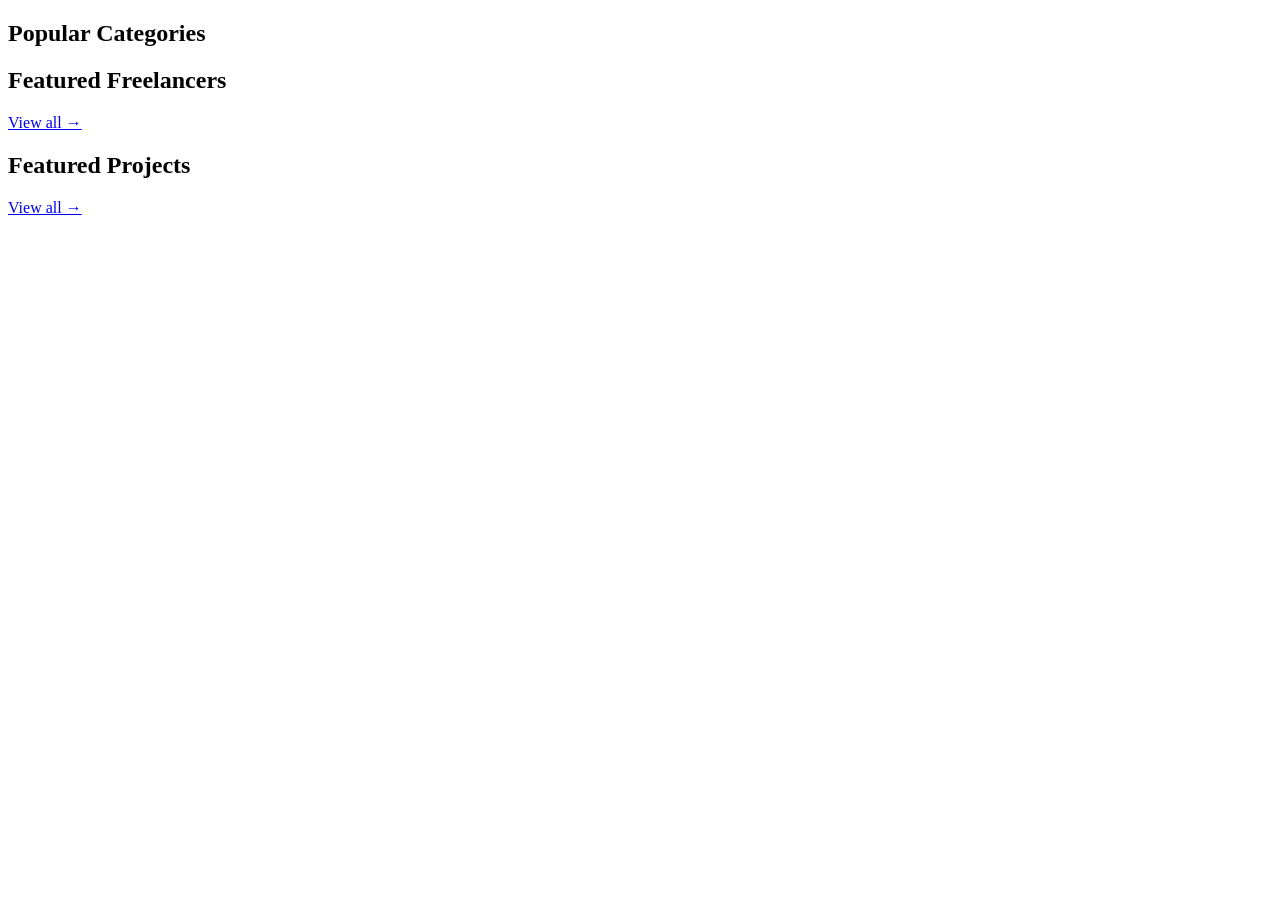
==== index.html @ 266196d6 "Add files via upload" ====
<!DOCTYPE html>
<html lang="en">
<head>
  <meta charset="utf-8">
  <meta name="viewport" content="width=device-width, initial-scale=1">
  <title>HireHub – Freelancing Marketplace</title>
  <link rel="stylesheet" href="css/style.css">
</head>
<body data-page="home">

  <div id="siteHeader"></div>

  <main>
    <section id="categories">
  <h2>Popular Categories</h2>
  <div class="cat-grid" id="categoryGrid"></div>
</section>

<section id="featuredFreelancers">
  <div class="section-head">
    <h2>Featured Freelancers</h2>
    <a href="freelancers.html">View all →</a>
  </div>
  <div class="grid" id="freelancerGrid"></div>
</section>

<section id="featuredProjects">
  <div class="section-head">
    <h2>Featured Projects</h2>
    <a href="projects.html">View all →</a>
  </div>
  <div class="grid" id="projectGrid"></div>
</section>
  </main>

  <div id="siteFooter"></div>

  <script src="js/layout.js"></script>
<script src="js/data.js"></script>
<script src="js/home.js"></script>
</body>
</html>
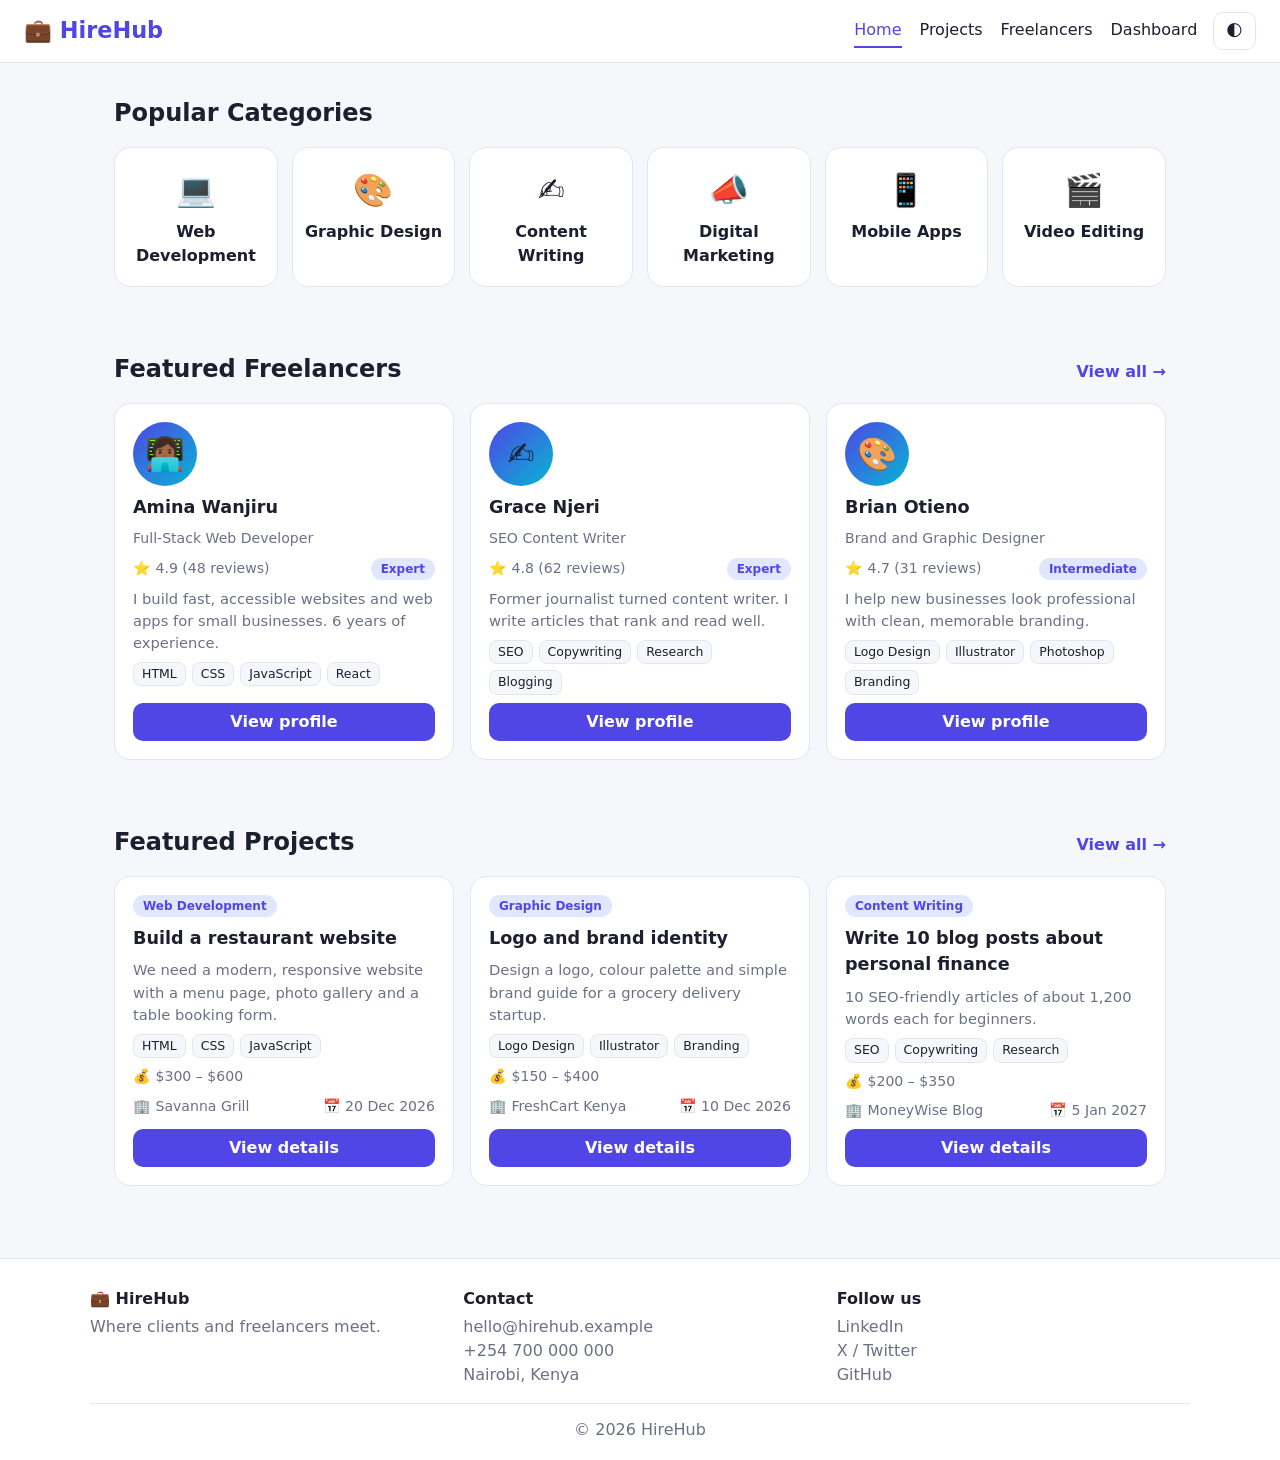
==== commit 22e91806: "Rename html/index.html to index.html" ====
--- a/index.html
+++ b/index.html
@@ -39,4 +39,4 @@
 <script src="js/data.js"></script>
 <script src="js/home.js"></script>
 </body>
-</html>+</html>
--- a/css/style.css
+++ b/css/style.css
@@ -0,0 +1,904 @@
+/* ---------- 1. Variables (change colors in one place) ---------- */
+:root {
+  --bg: #f6f7fb;
+  --surface: #ffffff;
+  --text: #1c1f2e;
+  --muted: #6b7185;
+  --brand: #4f46e5;
+  --brand-2: #06b6d4;
+  --line: #e4e6ef;
+}
+
+/* ---------- 2. Reset and base ---------- */
+* {
+  box-sizing: border-box;
+  margin: 0;
+  padding: 0;
+}
+
+html {
+  scroll-behavior: smooth;
+  scroll-padding-top: 70px;   /* so the sticky navbar doesn't cover headings */
+}
+
+body {
+  font-family: system-ui, -apple-system, "Segoe UI", Roboto, sans-serif;
+  background: var(--bg);
+  color: var(--text);
+  line-height: 1.5;
+}
+
+a {
+  text-decoration: none;
+  color: inherit;
+}
+
+/* ---------- 3. Buttons ---------- */
+.btn,
+button {
+  font: inherit;
+  cursor: pointer;
+  border: 0;
+  border-radius: 10px;
+  padding: 10px 18px;
+  background: var(--brand);
+  color: #fff;
+  font-weight: 600;
+  display: inline-block;
+}
+
+.btn:hover,
+button:hover {
+  opacity: 0.9;
+}
+
+/* ---------- 4. Navbar ---------- */
+.navbar {
+  position: sticky;
+  top: 0;
+  z-index: 50;
+  display: flex;
+  align-items: center;
+  gap: 16px;
+  padding: 12px 24px;
+  background: var(--surface);
+  border-bottom: 1px solid var(--line);
+}
+
+.logo {
+  font-size: 1.4rem;
+  font-weight: 800;
+  color: var(--brand);
+}
+
+.navbar nav {
+  display: flex;
+  gap: 18px;
+  margin-left: auto;   /* pushes the links to the right */
+}
+
+.navbar nav a {
+  font-weight: 500;
+  padding: 4px 0;
+  border-bottom: 2px solid transparent;
+}
+
+.navbar nav a:hover {
+  color: var(--brand);
+}
+
+.navbar nav a.active {   /* the page you are on */
+  color: var(--brand);
+  border-bottom-color: var(--brand);
+}
+
+/* ---------- 5. Page sections ---------- */
+main section {
+  max-width: 1100px;
+  margin: 0 auto;
+  padding: 32px 24px;
+}
+
+main section h2 {
+  margin-bottom: 16px;
+  font-size: 1.5rem;
+}
+
+/* ---------- 6. Hero ---------- */
+.hero {
+  max-width: none;   /* let the background span the full width */
+  text-align: center;
+  padding: 80px 24px;
+  background: linear-gradient(135deg, var(--brand), var(--brand-2));
+  color: #fff;
+}
+
+.hero h1 {
+  font-size: clamp(2rem, 5vw, 3.2rem);   /* scales with screen size */
+  line-height: 1.15;
+  max-width: 750px;
+  margin: 0 auto 12px;
+}
+
+.hero p {
+  max-width: 600px;
+  margin: 0 auto 22px;
+  font-size: 1.1rem;
+}
+
+.hero .btn {
+  background: #fff;
+  color: var(--brand);
+  margin: 4px;
+}
+
+.hero .btn-light {
+  background: transparent;
+  color: #fff;
+  border: 2px solid #fff;
+}
+
+/* ---------- 7. Footer ---------- */
+footer {
+  margin-top: 40px;
+  padding: 28px 24px 18px;
+  background: var(--surface);
+  border-top: 1px solid var(--line);
+  color: var(--muted);
+}
+
+.footer-grid {
+  max-width: 1100px;
+  margin: 0 auto 16px;
+  display: grid;
+  gap: 20px;
+  grid-template-columns: repeat(auto-fit, minmax(200px, 1fr));
+}
+
+.footer-grid strong {
+  display: block;
+  color: var(--text);
+  margin-bottom: 4px;
+}
+
+.footer-grid a {
+  display: block;
+}
+
+.footer-grid a:hover {
+  color: var(--brand);
+}
+
+footer .copy {
+  max-width: 1100px;
+  margin: 0 auto;
+  border-top: 1px solid var(--line);
+  padding-top: 14px;
+  text-align: center;
+}
+/* ---------- 9. Cards, grids, tags (Step 3) ---------- */
+.grid {
+  display: grid;
+  gap: 16px;
+  grid-template-columns: repeat(auto-fill, minmax(280px, 1fr));
+}
+
+.card {
+  background: var(--surface);
+  border: 1px solid var(--line);
+  border-radius: 16px;
+  padding: 18px;
+  display: flex;
+  flex-direction: column;
+  gap: 8px;
+}
+
+.card h3 {
+  font-size: 1.1rem;
+}
+
+.card .btn {
+  margin-top: auto;      /* pushes the button to the bottom of every card */
+  text-align: center;
+}
+
+.btn.small {
+  padding: 7px 14px;
+}
+
+.desc {
+  font-size: 0.92rem;
+  color: var(--muted);
+}
+
+.meta {
+  display: flex;
+  justify-content: space-between;
+  gap: 8px;
+  flex-wrap: wrap;
+  color: var(--muted);
+  font-size: 0.88rem;
+}
+
+.badge {
+  align-self: flex-start;
+  background: #e0e7ff;
+  color: var(--brand);
+  font-size: 0.75rem;
+  font-weight: 600;
+  padding: 2px 10px;
+  border-radius: 99px;
+}
+
+.tags {
+  display: flex;
+  flex-wrap: wrap;
+  gap: 6px;
+}
+
+.tag {
+  background: var(--bg);
+  border: 1px solid var(--line);
+  border-radius: 8px;
+  padding: 2px 8px;
+  font-size: 0.78rem;
+}
+
+.avatar {
+  width: 64px;
+  height: 64px;
+  border-radius: 50%;
+  background: linear-gradient(135deg, var(--brand), var(--brand-2));
+  display: grid;
+  place-items: center;
+  font-size: 2rem;
+}
+
+.section-head {
+  display: flex;
+  justify-content: space-between;
+  align-items: baseline;
+  margin-bottom: 16px;
+}
+
+.section-head h2 {
+  margin: 0;
+}
+
+.section-head a {
+  color: var(--brand);
+  font-weight: 600;
+}
+
+.cat-grid {
+  display: grid;
+  gap: 14px;
+  grid-template-columns: repeat(auto-fit, minmax(150px, 1fr));
+}
+
+.cat-card {
+  background: var(--surface);
+  border: 1px solid var(--line);
+  border-radius: 16px;
+  padding: 18px 10px;
+  text-align: center;
+  display: flex;
+  flex-direction: column;
+  gap: 6px;
+  transition: transform 0.15s, border-color 0.15s;
+}
+
+.cat-card:hover {
+  transform: translateY(-3px);
+  border-color: var(--brand);
+}
+
+.cat-emoji {
+  font-size: 2rem;
+}
+
+/* ---------- 13. Freelancers page and profile pop-up (Step 7) ---------- */
+.toolbar.three {
+  grid-template-columns: 2fr 1fr 1fr;
+}
+
+.overlay {
+  position: fixed;
+  inset: 0;
+  background: rgba(0, 0, 0, 0.5);
+  display: none;
+  align-items: center;
+  justify-content: center;
+  z-index: 100;
+}
+
+.overlay.show {
+  display: flex;
+}
+
+.modal-box {
+  background: var(--surface);
+  width: min(560px, 94%);
+  max-height: 90vh;
+  overflow-y: auto;
+  border-radius: 16px;
+  padding: 18px 22px 24px;
+}
+
+.modal-box h3 {
+  margin: 18px 0 6px;
+}
+
+.drawer-head {
+  display: flex;
+  justify-content: space-between;
+  align-items: center;
+}
+
+.profile-head {
+  display: flex;
+  align-items: center;
+  gap: 16px;
+}
+
+.profile-head .avatar {
+  width: 80px;
+  height: 80px;
+  font-size: 2.4rem;
+  flex-shrink: 0;
+}
+
+.profile-head .meta {
+  justify-content: flex-start;
+  gap: 12px;
+  margin-top: 4px;
+}
+
+.portfolio {
+  list-style: none;
+  display: grid;
+  gap: 6px;
+}
+
+.portfolio li {
+  background: var(--bg);
+  border: 1px solid var(--line);
+  border-radius: 10px;
+  padding: 8px 12px;
+  font-size: 0.92rem;
+}
+
+.review {
+  border-bottom: 1px solid var(--line);
+  padding: 8px 0;
+}
+
+.stars {
+  color: #f59e0b;
+  letter-spacing: 1px;
+}
+
+/* ---------- 14. Dashboard (Step 8) ---------- */
+.tabs {
+  display: flex;
+  gap: 4px;
+  border-bottom: 1px solid var(--line);
+  margin: 16px 0 22px;
+  overflow-x: auto;
+}
+
+.tab {
+  background: transparent;
+  color: var(--muted);
+  border-radius: 0;
+  border-bottom: 2px solid transparent;
+  padding: 10px 14px;
+  white-space: nowrap;
+}
+
+.tab.active {
+  color: var(--brand);
+  border-bottom-color: var(--brand);
+}
+
+.dash-h {
+  margin: 22px 0 10px;
+}
+
+.stats {
+  display: grid;
+  gap: 14px;
+  grid-template-columns: repeat(auto-fit, minmax(150px, 1fr));
+}
+
+.stat-card {
+  background: var(--surface);
+  border: 1px solid var(--line);
+  border-radius: 16px;
+  padding: 18px;
+  display: flex;
+  flex-direction: column;
+  gap: 2px;
+}
+
+.stat-card strong {
+  font-size: 1.8rem;
+  color: var(--brand);
+  line-height: 1.1;
+}
+
+.stat-card span {
+  color: var(--muted);
+  font-size: 0.88rem;
+}
+
+.list-row {
+  display: flex;
+  justify-content: space-between;
+  align-items: center;
+  gap: 14px;
+  background: var(--surface);
+  border: 1px solid var(--line);
+  border-radius: 14px;
+  padding: 14px 16px;
+  margin-bottom: 10px;
+}
+
+.list-row a strong:hover {
+  color: var(--brand);
+}
+
+.row-actions {
+  display: flex;
+  align-items: center;
+  gap: 8px;
+  flex-wrap: wrap;
+  justify-content: flex-end;
+}
+
+.row-actions select {
+  width: auto;
+  padding: 5px 8px;
+}
+
+.pill {
+  font-size: 0.78rem;
+  font-weight: 600;
+  padding: 2px 10px;
+  border-radius: 99px;
+  white-space: nowrap;
+}
+
+.pill.pending     { background: #fef3c7; color: #b45309; }
+.pill.open        { background: #d9f3e4; color: #1b8a4b; }
+.pill.in-progress { background: #dbeafe; color: #1d4ed8; }
+.pill.completed   { background: #e0e7ff; color: #4f46e5; }
+
+.empty-box {
+  background: var(--surface);
+  border: 1px dashed var(--line);
+  border-radius: 14px;
+  padding: 24px;
+  text-align: center;
+  margin-bottom: 14px;
+}
+
+.empty-box .btn {
+  margin-top: 10px;
+}@media (max-width: 700px) {
+  .stats {
+    grid-template-columns: 1fr 1fr;
+  }
+}
+
+.flash {
+  background: #d9f3e4;
+  color: #1b8a4b;
+  border-radius: 10px;
+  padding: 10px 14px;
+  margin-bottom: 16px;
+  font-weight: 600;
+}
+
+.form-card.wide {
+  max-width: none;
+  margin-top: 24px;
+}
+
+.two-col {
+  display: grid;
+  gap: 14px;
+  grid-template-columns: 1fr 1fr;
+}
+  .list-row {
+    flex-direction: column;
+    align-items: flex-start;
+  }
+
+  .row-actions {
+    justify-content: flex-start;
+  }
+
+  .two-col {
+    grid-template-columns: 1fr;
+  }
+  /* ---------- 15. Dark mode and polish (Step 9) ---------- */
+
+/* Colours that were hard-coded earlier now become variables */
+:root {
+  --badge-bg: #e0e7ff;
+  --ok-bg: #d9f3e4;
+  --ok-text: #1b8a4b;
+  --bad-bg: #fbdcd8;
+  --bad-text: #c0392b;
+  --warn-bg: #fef3c7;
+  --warn-text: #b45309;
+  --info-bg: #dbeafe;
+  --info-text: #1d4ed8;
+}
+
+:root[data-theme="dark"] {
+  --bg: #0f1120;
+  --surface: #1a1d33;
+  --text: #eceefa;
+  --muted: #a3a8c3;
+  --brand: #6366f1;
+  --line: #2e3250;
+  --badge-bg: #2b2f63;
+  --ok-bg: #12382a;
+  --ok-text: #6ee7a8;
+  --bad-bg: #4a1f1b;
+  --bad-text: #ff9d92;
+  --warn-bg: #4a3a12;
+  --warn-text: #fcd34d;
+  --info-bg: #1b2b55;
+  --info-text: #93c5fd;
+  color-scheme: dark;
+}
+
+/* Re-point the earlier hard-coded colours to the variables */
+.badge                { background: var(--badge-bg); }
+.status.open          { background: var(--ok-bg);   color: var(--ok-text); }
+.status.closed        { background: var(--bad-bg);  color: var(--bad-text); }
+.pill.pending         { background: var(--warn-bg); color: var(--warn-text); }
+.pill.open            { background: var(--ok-bg);   color: var(--ok-text); }
+.pill.in-progress     { background: var(--info-bg); color: var(--info-text); }
+.pill.completed       { background: var(--badge-bg); color: var(--brand); }
+.flash                { background: var(--ok-bg);   color: var(--ok-text); }
+.error                { color: var(--bad-text); }
+
+:root[data-theme="dark"] .badge,
+:root[data-theme="dark"] .pill.completed {
+  color: #c7ccff;
+}
+
+/* Mobile menu button is hidden on desktop */
+.menu-toggle {
+  display: none;
+}
+
+/* Long words in titles should wrap instead of pushing the page sideways */
+.card h3,
+.detail-main h1,
+.list-row strong {
+  overflow-wrap: anywhere;
+}
+
+/* Keyboard users get a visible focus ring on links and buttons */
+a:focus-visible,
+button:focus-visible {
+  outline: 2px solid var(--brand);
+  outline-offset: 2px;
+}
+
+/* ---------- 16. Mobile (keep this LAST) ---------- */
+@media (max-width: 700px) {
+
+  /* Navbar: logo, theme button and ☰ on one row; links drop down */
+  .navbar {
+    padding: 10px 16px;
+    gap: 8px;
+  }
+
+  .navbar #themeBtn {
+    margin-left: auto;
+  }
+
+  .menu-toggle {
+    display: inline-block;
+  }
+
+  .navbar nav {
+    display: none;
+    position: absolute;
+    top: 100%;
+    left: 0;
+    right: 0;
+    flex-direction: column;
+    gap: 0;
+    margin-left: 0;
+    padding: 6px 16px 12px;
+    background: var(--surface);
+    border-bottom: 1px solid var(--line);
+  }
+
+  .navbar nav.open {
+    display: flex;
+  }
+
+  .navbar nav a {
+    padding: 12px 0;
+    border-bottom: 1px solid var(--line);
+  }
+
+  .navbar nav a.active {
+    border-bottom-color: var(--brand);
+  }
+
+  /* Spacing */
+  .hero {
+    padding: 50px 16px;
+  }
+
+  main section {
+    padding: 24px 16px;
+  }
+
+  /* Filters: search on its own row, dropdowns two per row */
+  .toolbar,
+  .toolbar.three {
+    grid-template-columns: 1fr 1fr;
+  }
+
+  .toolbar input[type="text"] {
+    grid-column: 1 / -1;
+  }
+
+  /* Project details: sidebar goes under the content */
+  .detail-layout {
+    grid-template-columns: 1fr;
+  }
+
+  .detail-side {
+    position: static;
+  }
+
+  /* Dashboard rows and the post form */
+  .list-row {
+    flex-direction: column;
+    align-items: flex-start;
+  }
+
+  .row-actions {
+    justify-content: flex-start;
+  }
+
+  .two-col {
+    grid-template-columns: 1fr;
+  }
+}
+
+/* ---------- 12. Proposal form (Step 6) ---------- */
+.form-card {
+  max-width: 640px;
+  margin: 0 auto;
+  background: var(--surface);
+  border: 1px solid var(--line);
+  border-radius: 16px;
+  padding: 24px;
+}
+
+.form-card h2 {
+  margin-bottom: 4px;
+}
+
+.form-card label {
+  display: block;
+  font-weight: 600;
+  font-size: 0.9rem;
+  margin: 14px 0 4px;
+}
+
+.form-card input,
+.form-card textarea {
+  font: inherit;
+  width: 100%;
+  padding: 10px 12px;
+  border: 1px solid var(--line);
+  border-radius: 10px;
+  background: var(--surface);
+  color: var(--text);
+}
+
+.form-card input:focus,
+.form-card textarea:focus {
+  outline: 2px solid var(--brand);
+  outline-offset: 1px;
+}
+
+.form-card textarea {
+  resize: vertical;
+}
+
+.error {
+  color: #c0392b;
+  font-size: 0.82rem;
+  min-height: 1.2em;
+}
+
+.row-between {
+  display: flex;
+  justify-content: space-between;
+  gap: 10px;
+  align-items: flex-start;
+}
+
+.row-between .desc {
+  font-size: 0.8rem;
+  white-space: nowrap;
+}
+
+.center-text {
+  text-align: center;
+}
+
+.success-icon {
+  font-size: 3rem;
+}
+
+.form-card .btn {
+  margin: 14px 4px 0;
+}
+
+.btn.ghost {
+  background: transparent;
+  color: var(--text);
+  border: 1px solid var(--line);
+}
+/* ---------- 10. Toolbar and filters (Step 4) ---------- */
+.toolbar {
+  display: grid;
+  gap: 10px;
+  grid-template-columns: 2fr 1fr 1fr 1fr;
+  margin-bottom: 12px;
+}
+
+input[type="text"],
+select {
+  font: inherit;
+  width: 100%;
+  padding: 10px 12px;
+  border: 1px solid var(--line);
+  border-radius: 10px;
+  background: var(--surface);
+  color: var(--text);
+}
+
+input[type="text"]:focus,
+select:focus {
+  outline: 2px solid var(--brand);
+  outline-offset: 1px;
+}
+
+.results-info {
+  display: flex;
+  justify-content: space-between;
+  align-items: center;
+  margin-bottom: 16px;
+  color: var(--muted);
+  font-size: 0.9rem;
+}
+
+button.small {
+  padding: 6px 12px;
+}
+
+button.ghost {
+  background: transparent;
+  color: var(--text);
+  border: 1px solid var(--line);
+}
+
+.empty {
+  color: var(--muted);
+  padding: 20px;
+}
+/* ---------- 11. Project details page (Step 5) ---------- */
+.back {
+  display: inline-block;
+  margin-bottom: 16px;
+  color: var(--brand);
+  font-weight: 600;
+}
+
+.detail-layout {
+  display: grid;
+  gap: 24px;
+  grid-template-columns: 2fr 1fr;
+  align-items: start;
+}
+
+.detail-main {
+  background: var(--surface);
+  border: 1px solid var(--line);
+  border-radius: 16px;
+  padding: 24px;
+}
+
+.detail-main h1 {
+  font-size: clamp(1.5rem, 3vw, 2rem);
+  line-height: 1.2;
+  margin: 10px 0 6px;
+}
+
+.detail-main h3 {
+  margin: 22px 0 6px;
+}
+
+.detail-side {
+  display: grid;
+  gap: 16px;
+  position: sticky;
+  top: 80px;               /* stays in view under the navbar while scrolling */
+}
+
+.stat {
+  display: flex;
+  justify-content: space-between;
+  gap: 10px;
+  padding: 8px 0;
+  border-bottom: 1px solid var(--line);
+  font-size: 0.92rem;
+}
+
+.stat span {
+  color: var(--muted);
+}
+
+.btn.block,
+button.block {
+  display: block;
+  width: 100%;
+  text-align: center;
+  margin-top: 12px;
+}
+
+.status {
+  font-weight: 600;
+  padding: 1px 8px;
+  border-radius: 99px;
+  font-size: 0.8rem;
+}
+
+.status.open   { background: #d9f3e4; color: #1b8a4b; }
+.status.closed { background: #fbdcd8; color: #c0392b; }
+
+.client-row {
+  display: flex;
+  align-items: center;
+  gap: 12px;
+  margin: 8px 0;
+}
+
+.avatar.small {
+  width: 44px;
+  height: 44px;
+  font-size: 1.1rem;
+  font-weight: 700;
+  color: #fff;
+  flex-shrink: 0;
+}
+
+.not-found {
+  text-align: center;
+  padding: 50px 20px;
+}
+
+.not-found h2 {
+  margin-bottom: 8px;
+}
+
+button:disabled {
+  opacity: 0.45;
+  cursor: not-allowed;
+}
